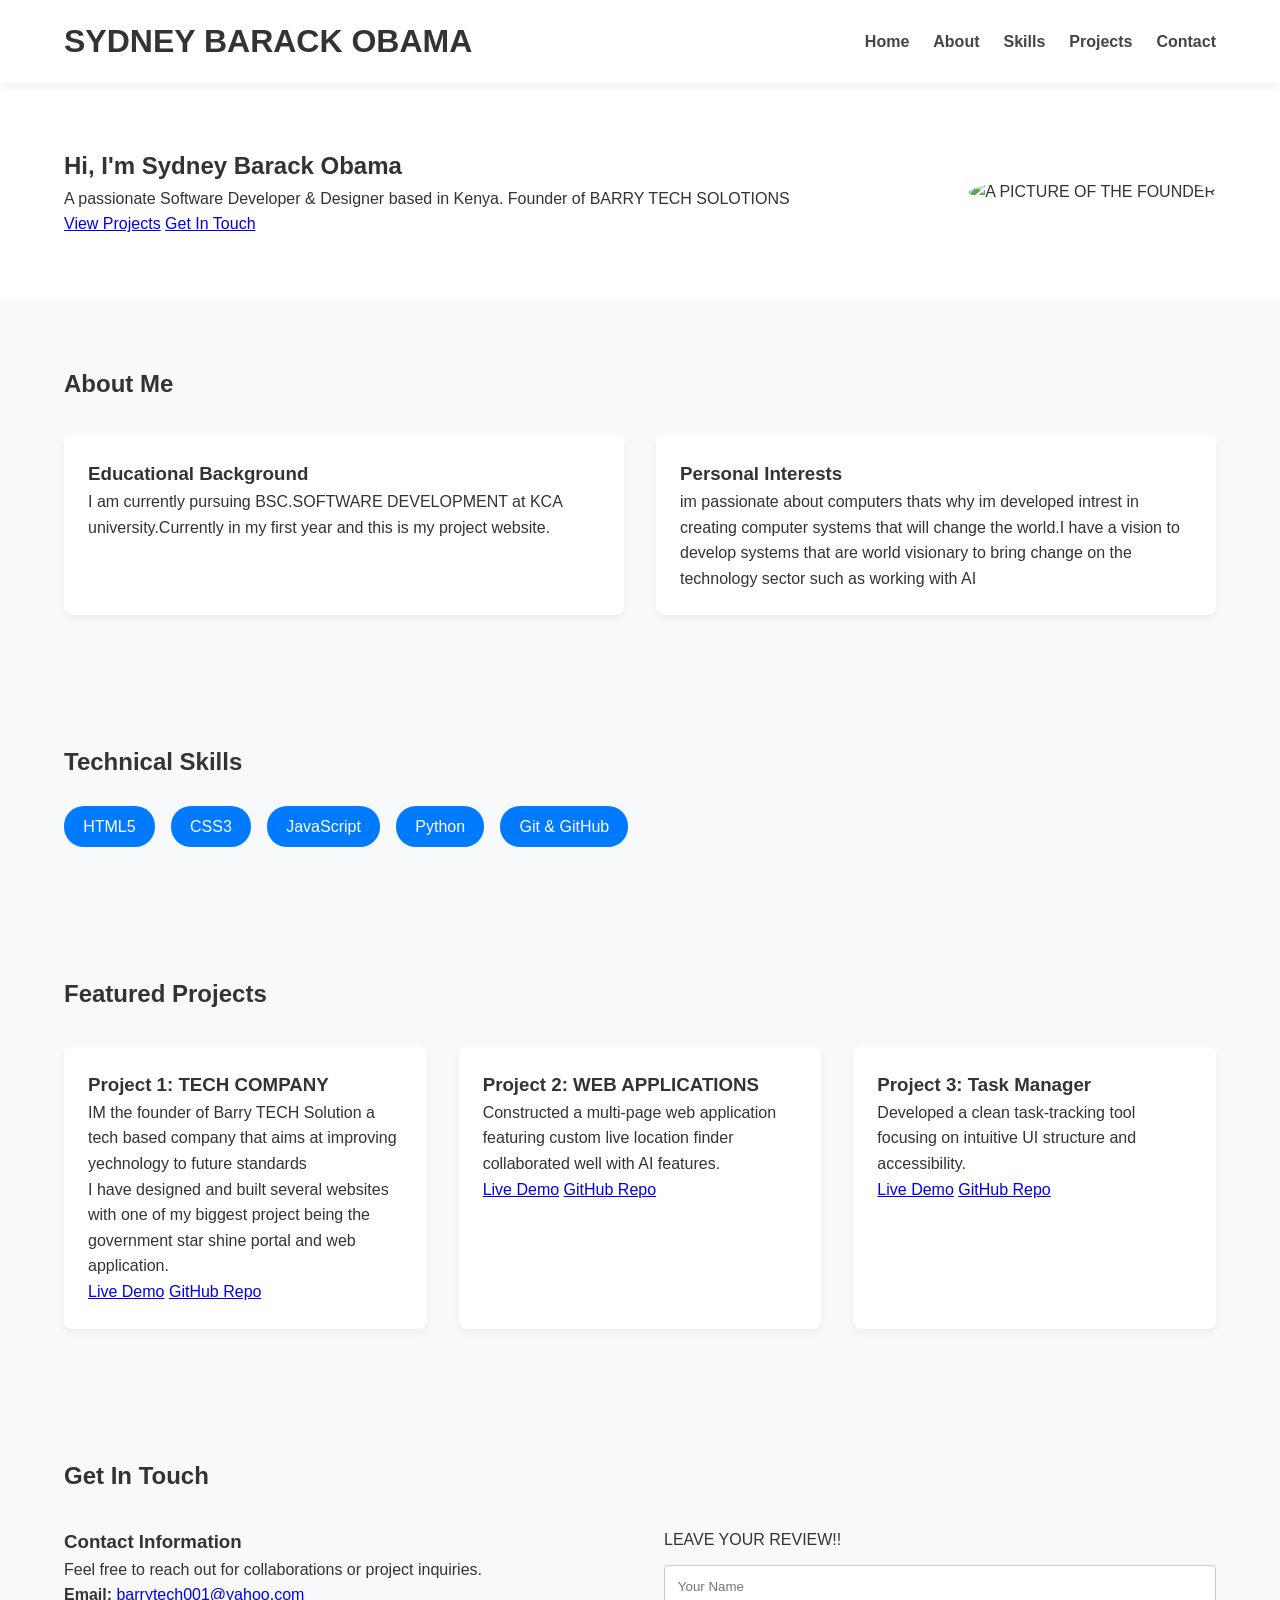
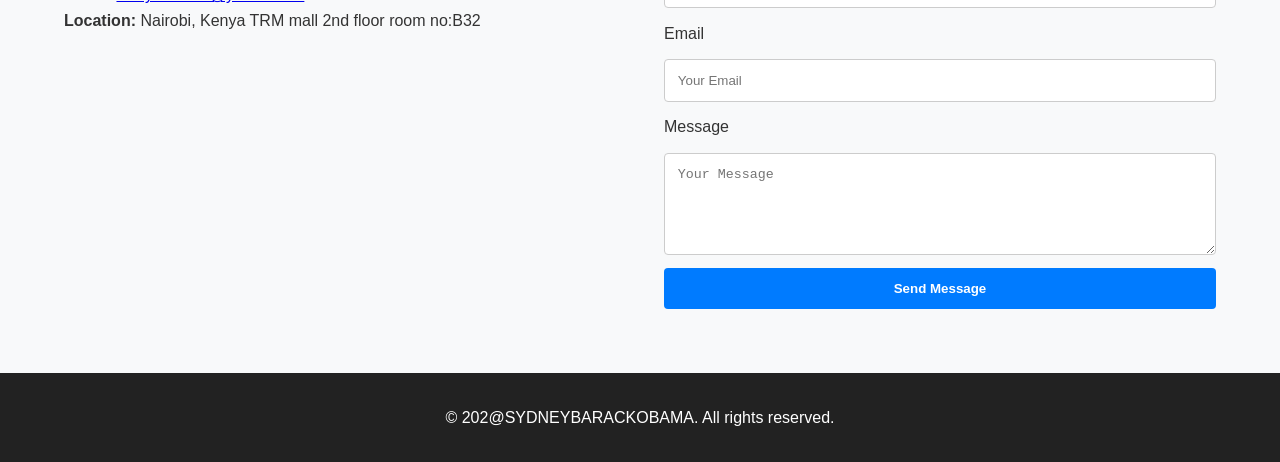
==== index.html @ 0c6c27e9 "Initial commit - Personal portfolio wesite" ====
<!DOCTYPE html>
<head>
    <meta charset="UTF-8">
    <meta name="viewport" content="width=device-width, initial-scale=1.0">
    <title>SYDNEY BARACK OBAMA - Personal Portfolio</title>
    <link rel="stylesheet" href="styles.css">
</head>
<body>

    <header>
        <div class="logo">
            <h1>SYDNEY BARACK OBAMA</h1>
        </div>
        <nav>
            <ul>
                <li><a href="#home">Home</a></li>
                <li><a href="#about">About</a></li>
                <li><a href="#skills">Skills</a></li>
                <li><a href="#projects">Projects</a></li>
                <li><a href="#contact">Contact</a></li>
            </ul>
        </nav>
    </header>

    <main>
        <!-- Hero Layout for Home Section -->
        <section id="home" class="hero-section">
            <div class="hero-content">
                <h2>Hi, I'm Sydney Barack Obama</h2>
                <p>A passionate Software Developer & Designer based in Kenya. Founder of BARRY TECH SOLOTIONS</p>
                <div class="hero-cta">
                    <a href="#projects" class="btn primary-btn">View Projects</a>
                    <a href="#contact" class="btn secondary-btn">Get In Touch</a>
                </div>
            </div>
            <div class="hero-image">
                <img src="e:\NEW PROJECT\WhatsApp Image 2026-11-10 at 5.08.42 PM.jpeg" alt="A PICTURE OF THE FOUNDER">
            </div>
        </section>

        <!-- About Me Section with Side-by-Side Layout -->
        <section id="about">
            <h2>About Me</h2>
            <div class="about-grid">
                <div class="about-card">
                    <h3>Educational Background</h3>
                    <p>I am currently pursuing BSC.SOFTWARE DEVELOPMENT at KCA university.Currently in my first year and this is my project website.</p>
                </div>
                <div class="about-card">
                    <h3>Personal Interests</h3>
                    <p>im passionate about computers thats why im developed intrest in creating computer systems that will change the world.I have a vision to develop systems that are world visionary to bring change on the technology sector such as working with AI</p>
                </div>
            </div>
        </section>

        <!-- Technical Skills Card Grid Layout -->
        <section id="skills">
            <h2>Technical Skills</h2>
            <div class="skills-grid">
                <div class="skill-badge">HTML5</div>
                <div class="skill-badge">CSS3</div>
                <div class="skill-badge">JavaScript</div>
                <div class="skill-badge">Python</div>
                <div class="skill-badge">Git & GitHub</div>
            </div>
        </section>

        <!-- 3-Column Cards Grid for Projects -->
        <section id="projects">
            <h2>Featured Projects</h2>
            <div class="projects-grid">
                
                <div class="project-card">
                    <div class="project-info">
                        <h3>Project 1: TECH COMPANY</h3>
                        <P>IM the founder of Barry TECH Solution a tech based company that aims at improving yechnology to future standards</P>
                        <p>I have designed and built several websites with one of my biggest project being the government star shine portal and web application.</p>
                        <div class="project-links">
                            <a href="#">Live Demo</a>
                            <a href="#">GitHub Repo</a>
                        </div>
                    </div>
                </div>

                <div class="project-card">
                    <div class="project-info">
                        <h3>Project 2: WEB APPLICATIONS</h3>
                        <p>Constructed a multi-page web application featuring custom live location finder collaborated well with AI features.</p>
                        <div class="project-links">
                            <a href="#">Live Demo</a>
                            <a href="#">GitHub Repo</a>
                        </div>
                    </div>
                </div>

                <div class="project-card">
                    <div class="project-info">
                        <h3>Project 3: Task Manager</h3>
                        <p>Developed a clean task-tracking tool focusing on intuitive UI structure and accessibility.</p>
                        <div class="project-links">
                            <a href="#">Live Demo</a>
                            <a href="#">GitHub Repo</a>
                        </div>
                    </div>
                </div>

            </div>
        </section>

        <!-- Split Layout Contact Section -->
        <section id="contact">
            <h2>Get In Touch</h2>
            <div class="contact-container">
                <div class="contact-info">
                    <h3>Contact Information</h3>
                    <p>Feel free to reach out for collaborations or project inquiries.</p>
                    <p><strong>Email:</strong> <a href="mailto:barrytech001@yahoo.com">barrytech001@yahoo.com</a></p>
                    <p><strong>Location:</strong> Nairobi, Kenya TRM mall 2nd floor room no:B32</p>
                </div>
                <div class="contact-form-wrapper">
                    <form action="#" method="post">
                        <label for="name"> LEAVE YOUR REVIEW!! </label>
                        <input type="text" id="name" name="name" placeholder="Your Name" required>

                        <label for="email">Email</label>
                        <input type="email" id="email" name="email" placeholder="Your Email" required>

                        <label for="message">Message</label>
                        <textarea id="message" name="message" rows="5" placeholder="Your Message" required></textarea>

                        <button type="submit">Send Message</button>
                    </form>
                </div>
            </div>
        </section>
    </main>

    <footer>
        <p>&copy; 202@SYDNEYBARACKOBAMA. All rights reserved.</p>
    </footer>

</body>
</html>
---- styles.css ----
/* style.css */

/* Reset & Base Styles */
* {
    margin: 0;
    padding: 0;
    box-sizing: border-box;
}

body {
    font-family: 'Segoe UI', Tahoma, Geneva, Verdana, sans-serif;
    line-height: 1.6;
    color: #333;
    background-color: #f8f9fa;
}

/* Header & Sticky Navigation */
header {
    display: flex;
    justify-content: space-between;
    align-items: center;
    padding: 1rem 5%;
    background: #ffffff;
    box-shadow: 0 2px 10px rgba(0, 0, 0, 0.08);
    position: sticky;
    top: 0;
    z-index: 1000;
}

nav ul {
    display: flex;
    list-style: none;
    gap: 1.5rem;
}

nav a {
    text-decoration: none;
    color: #444;
    font-weight: 600;
}

/* Hero Section Layout */
.hero-section {
    display: flex;
    align-items: center;
    justify-content: space-between;
    padding: 4rem 5%;
    gap: 2rem;
    background: #ffffff;
}

.hero-content {
    flex: 1;
}

.hero-image img {
    width: 280px;
    height: 280px;
    border-radius: 50%;
    object-fit: cover;
}

/* Grids for About, Skills & Projects */
section {
    padding: 4rem 5%;
}

.about-grid, .projects-grid {
    display: grid;
    grid-template-columns: repeat(auto-fit, minmax(280px, 1fr));
    gap: 2rem;
    margin-top: 2rem;
}

.skills-grid {
    display: flex;
    flex-wrap: wrap;
    gap: 1rem;
    margin-top: 1.5rem;
}

.skill-badge {
    background: #007bff;
    color: #fff;
    padding: 0.5rem 1.2rem;
    border-radius: 20px;
    font-weight: 500;
}

/* Cards Styling */
.about-card, .project-card {
    background: #ffffff;
    padding: 1.5rem;
    border-radius: 8px;
    box-shadow: 0 4px 6px rgba(0, 0, 0, 0.05);
}

/* Contact Layout Split */
.contact-container {
    display: grid;
    grid-template-columns: 1fr 1fr;
    gap: 3rem;
    margin-top: 2rem;
}

form {
    display: flex;
    flex-direction: column;
    gap: 0.8rem;
}

input, textarea, button {
    padding: 0.8rem;
    border: 1px solid #ccc;
    border-radius: 4px;
}
/* Navigation Link Hover Effect */
nav a {
    position: relative;
    transition: color 0.3s ease;
}

nav a:hover {
    color: #007bff; /* Changes link color on hover */
}

/* Button Hover Effects */
.btn, button[type="submit"] {
    transition: background-color 0.3s ease, transform 0.2s ease;
}

.btn:hover, button[type="submit"]:hover {
    background-color: #0056b3; /* Darker blue on hover */
    transform: translateY(-2px); /* Slight lift effect */
}

/* Skill Badge Hover Effect */
.skill-badge {
    transition: background-color 0.3s ease, transform 0.2s ease;
}

.skill-badge:hover {
    background-color: #0056b3;
    transform: scale(1.05);
}
/* Responsive adjustments for mobile devices */
@media (max-width: 768px) {
    /* Stack header and navigation vertically on small screens */
    header {
        flex-direction: column;
        gap: 1rem;
        padding: 1rem;
    }

    nav ul {
        gap: 1rem;
        flex-wrap: wrap;
        justify-content: center;
    }

    /* Stack hero section contents */
    .hero-section {
        flex-direction: column-reverse;
        text-align: center;
        padding: 2rem 1rem;
    }

    .hero-image img {
        width: 200px;
        height: 200px;
    }

    /* Convert split contact layout to a single column */
    .contact-container {
        grid-template-columns: 1fr;
        gap: 2rem;
    }
}
button {
    background: #007bff;
    color: white;
    border: none;
    cursor: pointer;
    font-weight: bold;
}

footer {
    text-align: center;
    padding: 2rem;
    background: #222;
    color: #fff;
}
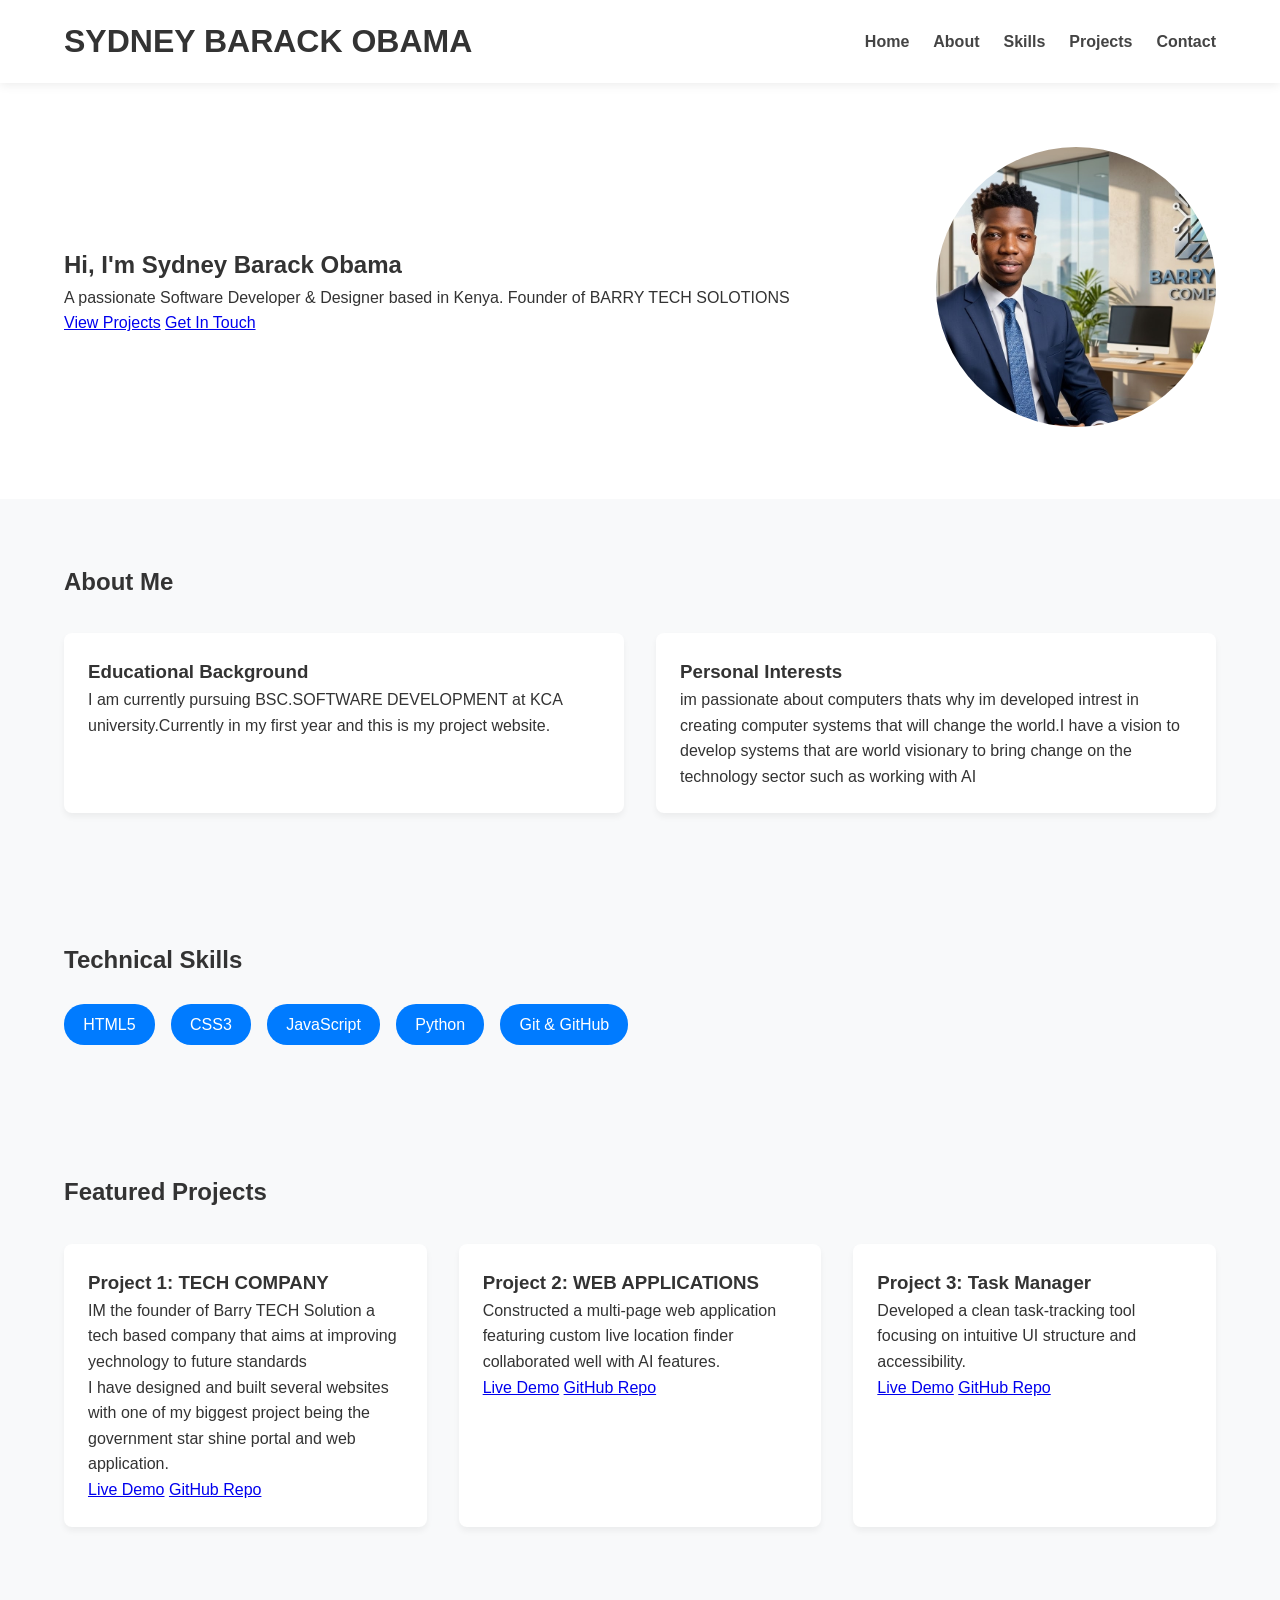
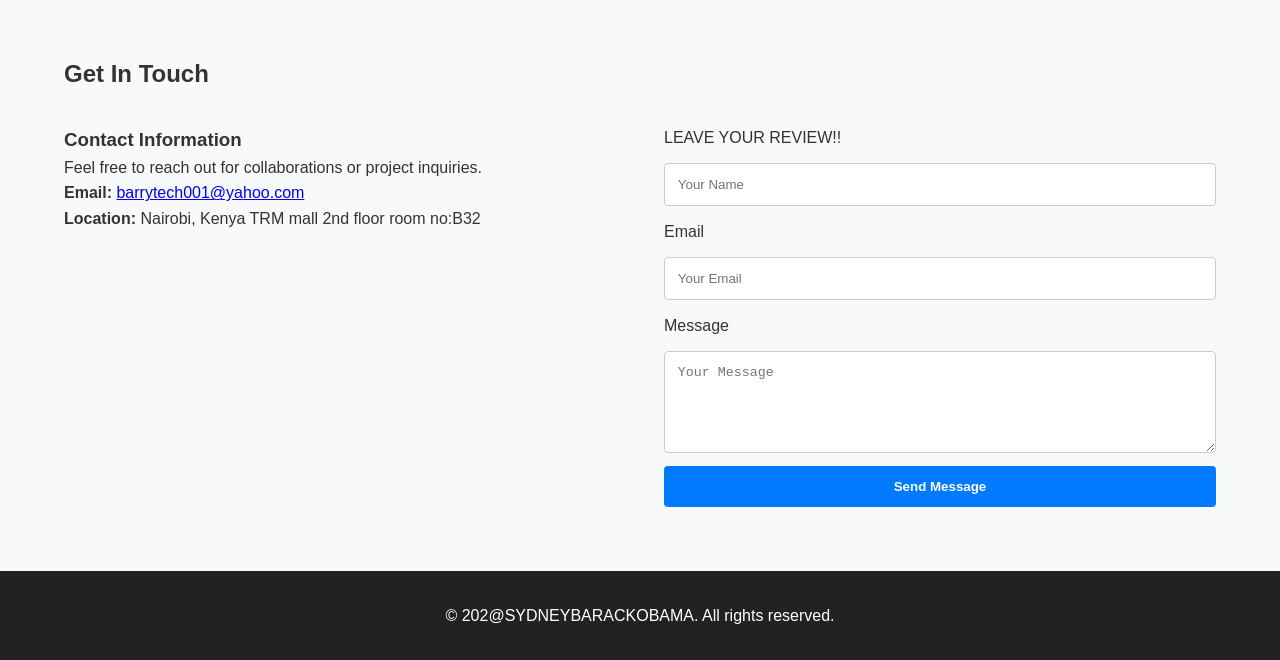
==== commit 0ab2919e: "Update index.html" ====
--- a/index.html
+++ b/index.html
@@ -34,7 +34,7 @@
                 </div>
             </div>
             <div class="hero-image">
-                <img src="e:\NEW PROJECT\WhatsApp Image 2026-11-10 at 5.08.42 PM.jpeg" alt="A PICTURE OF THE FOUNDER">
+                <img src="profile.jpeg" alt="A PICTURE OF THE FOUNDER">
             </div>
         </section>
 
@@ -140,4 +140,4 @@
     </footer>
 
 </body>
-</html>+</html>
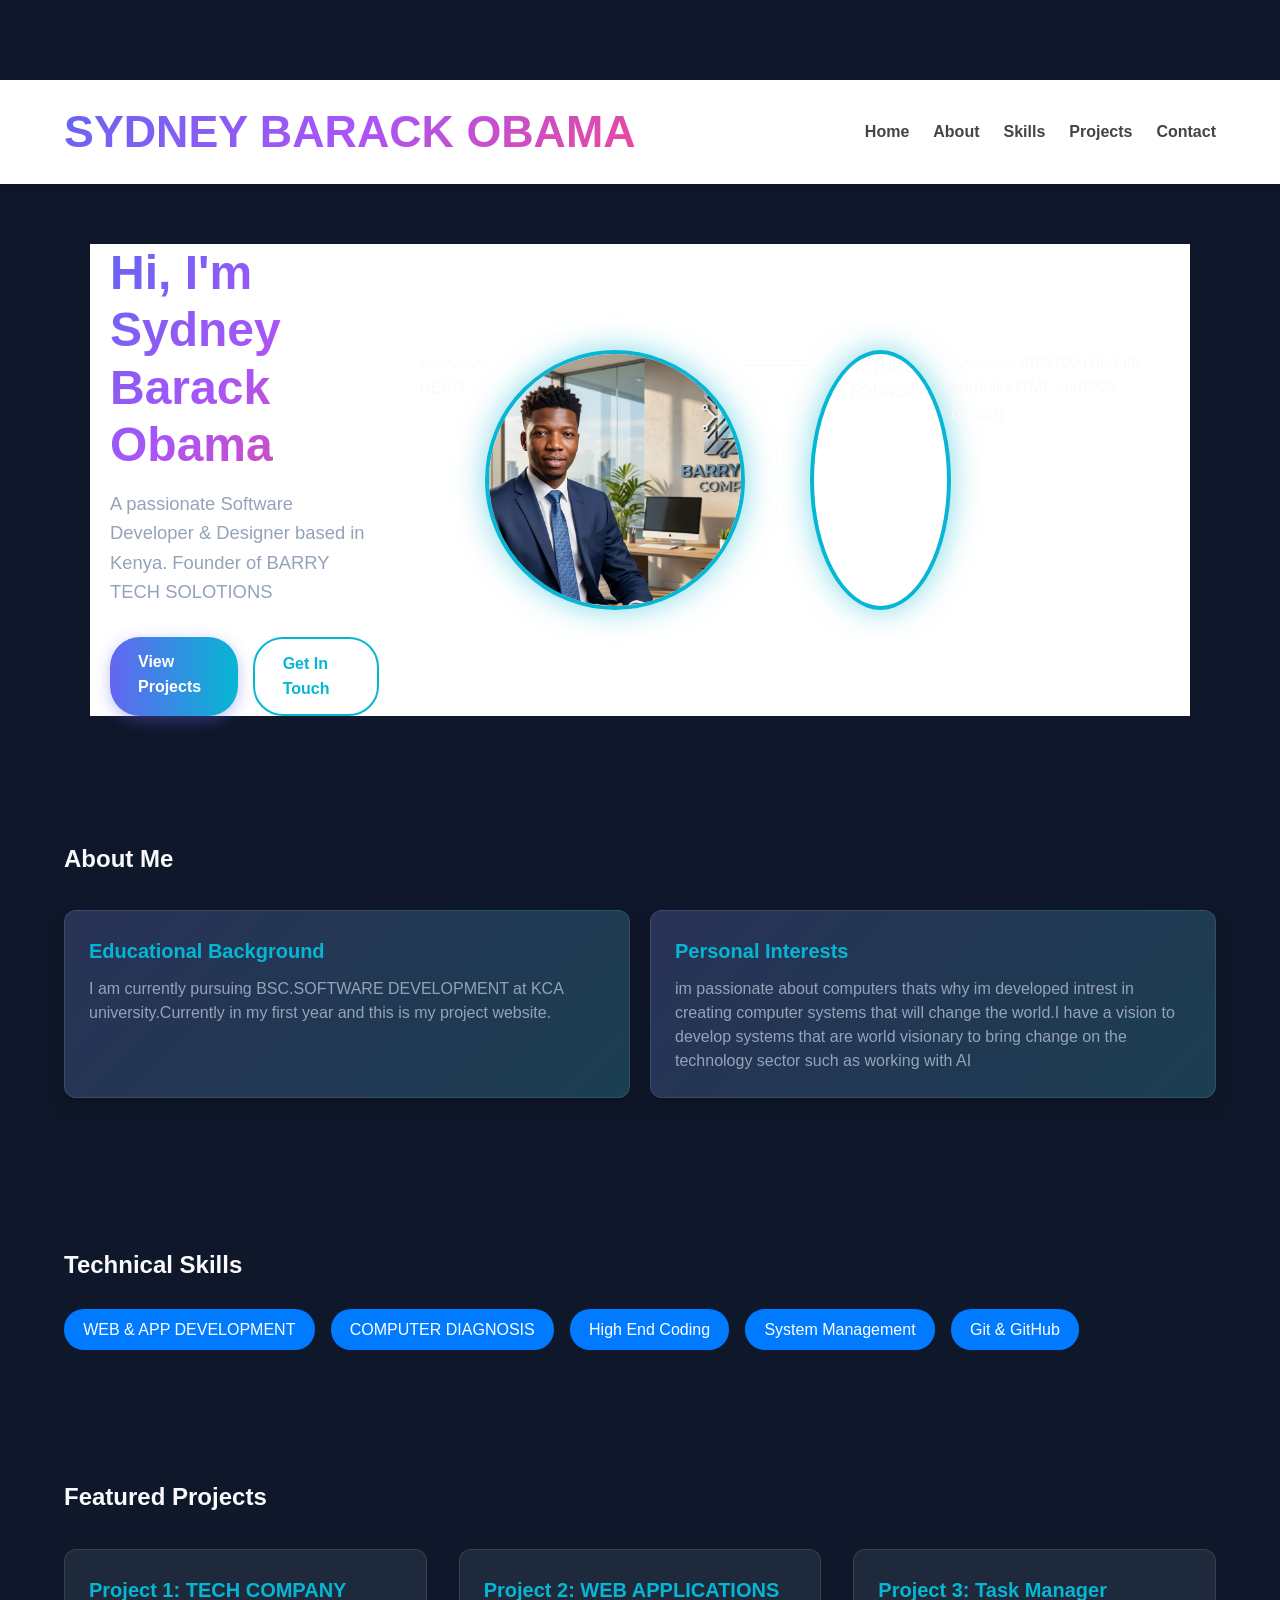
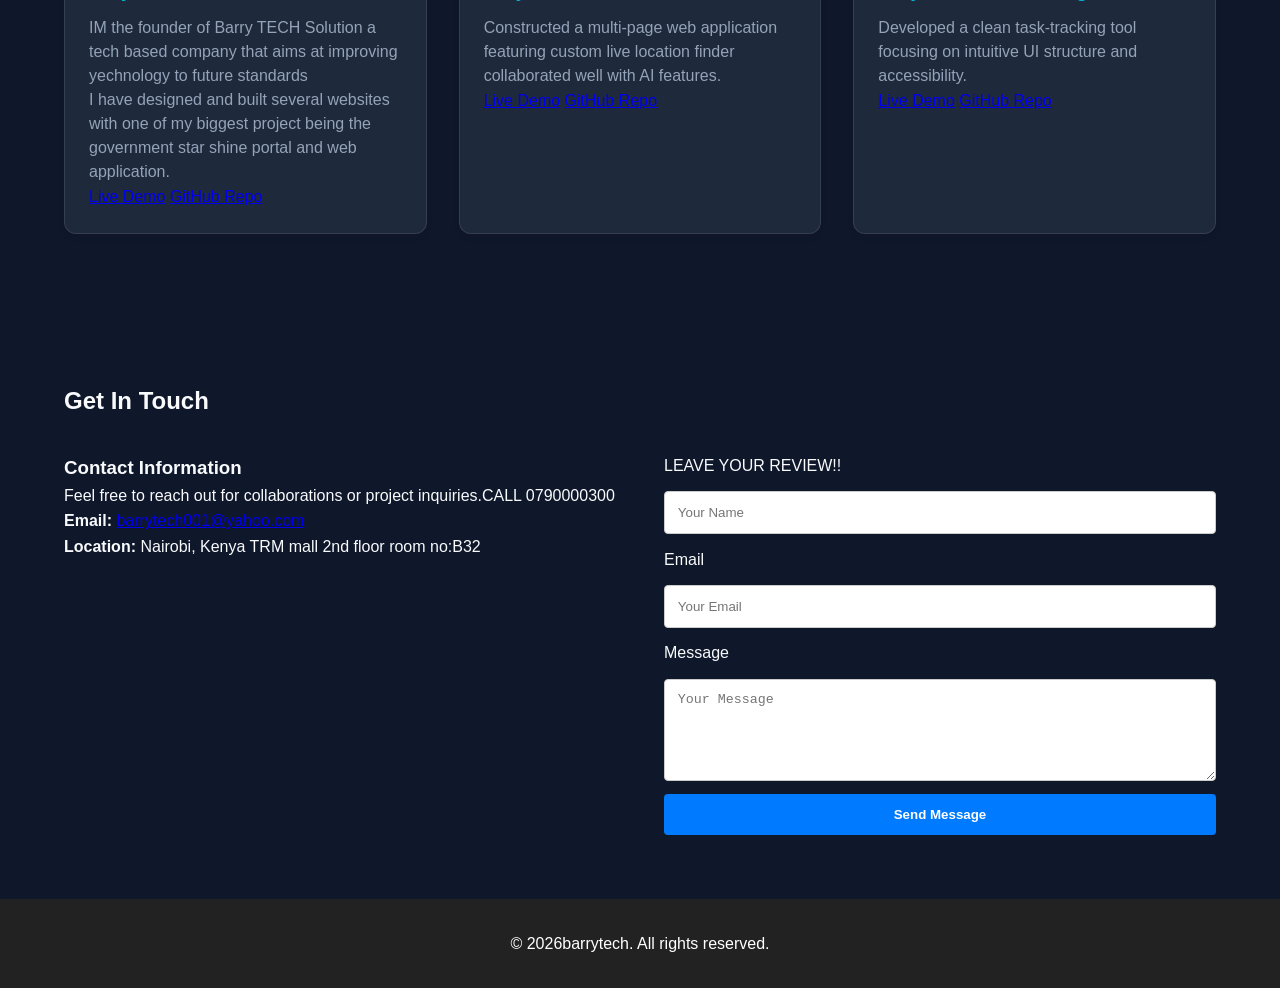
==== commit 14c7a0d3: "Resolve merge conflicts and update portfolio" ====
--- a/index.html
+++ b/index.html
@@ -34,7 +34,11 @@
                 </div>
             </div>
             <div class="hero-image">
+<<<<<<< HEAD
                 <img src="profile.jpeg" alt="A PICTURE OF THE FOUNDER">
+=======
+                <img src="profile.jpeg``" alt="A PICTURE OF THE FOUNDER">
+>>>>>>> 4f96790 (Update portfolioHTML andCSS design)
             </div>
         </section>
 
@@ -57,10 +61,10 @@
         <section id="skills">
             <h2>Technical Skills</h2>
             <div class="skills-grid">
-                <div class="skill-badge">HTML5</div>
-                <div class="skill-badge">CSS3</div>
-                <div class="skill-badge">JavaScript</div>
-                <div class="skill-badge">Python</div>
+                <div class="skill-badge">WEB & APP DEVELOPMENT</div>
+                <div class="skill-badge">COMPUTER DIAGNOSIS</div>
+                <div class="skill-badge">High End Coding</div>
+                <div class="skill-badge">System Management</div>
                 <div class="skill-badge">Git & GitHub</div>
             </div>
         </section>
@@ -113,7 +117,8 @@
             <div class="contact-container">
                 <div class="contact-info">
                     <h3>Contact Information</h3>
-                    <p>Feel free to reach out for collaborations or project inquiries.</p>
+                    <p>Feel free to reach out for collaborations or project inquiries.CALL 0790000300</p>
+
                     <p><strong>Email:</strong> <a href="mailto:barrytech001@yahoo.com">barrytech001@yahoo.com</a></p>
                     <p><strong>Location:</strong> Nairobi, Kenya TRM mall 2nd floor room no:B32</p>
                 </div>
@@ -136,7 +141,7 @@
     </main>
 
     <footer>
-        <p>&copy; 202@SYDNEYBARACKOBAMA. All rights reserved.</p>
+        <p>&copy; 2026barrytech. All rights reserved.</p>
     </footer>
 
 </body>
--- a/styles.css
+++ b/styles.css
@@ -189,4 +189,288 @@
     padding: 2rem;
     background: #222;
     color: #fff;
-}+}
+/* ==========================================================================
+   Global Variables & Color Palette
+   ========================================================================== */
+:root {
+    --bg-dark: #0f172a;          /* Deep slate background */
+    --bg-card: #1e293b;          /* Lighter card container background */
+    --bg-card-hover: #334155;    /* Hover state for cards */
+    --primary: #6366f1;          /* Vibrant Indigo */
+    --accent: #06b6d4;           /* Neon Cyan */
+    --pink-accent: #ec4899;      /* Bright Pink */
+    --text-main: #f8fafc;        /* White text for headings */
+    --text-muted: #94a3b8;       /* Muted gray for body copy */
+    
+    /* Dynamic Gradients */
+    --gradient-hero: linear-gradient(135deg, #6366f1 0%, #a855f7 50%, #ec4899 100%);
+    --gradient-btn: linear-gradient(90deg, #6366f1, #06b6d4);
+    --gradient-glow: linear-gradient(135deg, rgba(99, 102, 241, 0.15), rgba(6, 182, 212, 0.15));
+}
+
+/* ==========================================================================
+   Reset & Base Styles
+   ========================================================================== */
+* {
+    margin: 0;
+    padding: 0;
+    box-sizing: border-box;
+}
+
+html {
+    scroll-behavior: smooth;
+}
+
+body {
+    background-color: var(--bg-dark);
+    color: var(--text-main);
+    font-family: 'Segoe UI', Tahoma, Geneva, Verdana, sans-serif;
+    line-height: 1.6;
+    padding-top: 80px;
+}
+
+/* ==========================================================================
+   Header & Navigation
+   ========================================================================== */
+.header {
+    position: fixed;
+    top: 0;
+    left: 0;
+    width: 100%;
+    background-color: rgba(15, 23, 42, 0.9);
+    backdrop-filter: blur(10px);
+    border-bottom: 1px solid rgba(255, 255, 255, 0.1);
+    z-index: 1000;
+}
+
+.nav-container {
+    max-width: 1100px;
+    margin: 0 auto;
+    display: flex;
+    justify-content: space-between;
+    align-items: center;
+    padding: 18px 20px;
+}
+
+.logo {
+    font-size: 1.4rem;
+    font-weight: 800;
+    background: var(--gradient-hero);
+    -webkit-background-clip: text;
+    -webkit-text-fill-color: transparent;
+    text-decoration: none;
+}
+
+.nav-links {
+    display: flex;
+    list-style: none;
+    gap: 25px;
+}
+
+.nav-links a {
+    color: var(--text-muted);
+    text-decoration: none;
+    font-weight: 600;
+    transition: color 0.3s ease;
+}
+
+.nav-links a:hover {
+    color: var(--accent);
+}
+
+/* ==========================================================================
+   Hero Section
+   ========================================================================== */
+.hero-section {
+    max-width: 1100px;
+    margin: 60px auto;
+    padding: 0 20px;
+    display: flex;
+    align-items: center;
+    justify-content: space-between;
+    gap: 40px;
+}
+
+.hero-content {
+    flex: 1;
+}
+
+.hero-content h2 {
+    font-size: 3rem;
+    font-weight: 800;
+    background: var(--gradient-hero);
+    -webkit-background-clip: text;
+    -webkit-text-fill-color: transparent;
+    margin-bottom: 15px;
+    line-height: 1.2;
+}
+
+.hero-content p {
+    color: var(--text-muted);
+    font-size: 1.15rem;
+    margin-bottom: 30px;
+}
+
+.hero-cta {
+    display: flex;
+    gap: 15px;
+}
+
+/* Buttons */
+.btn {
+    display: inline-block;
+    padding: 12px 28px;
+    border-radius: 30px;
+    font-weight: 600;
+    text-decoration: none;
+    transition: all 0.3s ease;
+    cursor: pointer;
+}
+
+.primary-btn {
+    background: var(--gradient-btn);
+    color: #ffffff;
+    box-shadow: 0 4px 15px rgba(99, 102, 241, 0.4);
+}
+
+.primary-btn:hover {
+    transform: translateY(-3px);
+    box-shadow: 0 6px 20px rgba(6, 182, 212, 0.6);
+}
+
+.secondary-btn {
+    background: transparent;
+    color: var(--accent);
+    border: 2px solid var(--accent);
+}
+
+.secondary-btn:hover {
+    background: rgba(6, 182, 212, 0.1);
+    color: #ffffff;
+    transform: translateY(-3px);
+}
+
+/* Hero Image & Glow Effect */
+.hero-image {
+    flex: 1;
+    display: flex;
+    justify-content: center;
+}
+
+.hero-image img {
+    width: 260px;
+    height: 260px;
+    object-fit: cover;
+    border-radius: 50%;
+    border: 4px solid var(--accent);
+    box-shadow: 0 0 30px rgba(6, 182, 212, 0.5);
+    transition: transform 0.3s ease, box-shadow 0.3s ease;
+}
+
+.hero-image img:hover {
+    transform: scale(1.05);
+    box-shadow: 0 0 40px rgba(99, 102, 241, 0.7);
+}
+
+/* ==========================================================================
+   About Section & Cards
+   ========================================================================== */
+.about-section {
+    max-width: 1100px;
+    margin: 80px auto;
+    padding: 0 20px;
+}
+
+.section-title {
+    font-size: 2rem;
+    color: var(--text-main);
+    margin-bottom: 30px;
+    position: relative;
+    display: inline-block;
+}
+
+.section-title::after {
+    content: '';
+    position: absolute;
+    bottom: -8px;
+    left: 0;
+    width: 50px;
+    height: 4px;
+    background: var(--gradient-btn);
+    border-radius: 2px;
+}
+
+.about-grid {
+    display: grid;
+    grid-template-columns: repeat(auto-fit, minmax(300px, 1fr));
+    gap: 20px;
+}
+
+.about-card {
+    background-color: var(--bg-card);
+    background-image: var(--gradient-glow);
+    border: 1px solid rgba(255, 255, 255, 0.08);
+    border-left: 4px solid var(--primary);
+    border-radius: 12px;
+    padding: 25px;
+    box-shadow: 0 10px 20px rgba(0, 0, 0, 0.2);
+    transition: all 0.3s ease;
+}
+
+.about-card:hover {
+    transform: translateY(-5px);
+    border-left-color: var(--accent);
+    background-color: var(--bg-card-hover);
+}
+
+.about-card h3 {
+    color: var(--accent);
+    margin-bottom: 10px;
+}
+
+.about-card p {
+    color: var(--text-muted);
+}
+
+/* ==========================================================================
+   Responsive Mobile Adjustments
+   ========================================================================== */
+@media (max-width: 768px) {
+    .hero-section {
+        flex-direction: column-reverse;
+        text-align: center;
+        margin: 30px auto;
+    }
+    
+    .hero-cta {
+        justify-content: center;
+    }
+
+    .hero-image img {
+        width: 200px;
+        height: 200px;
+    }
+}
+/* Ensure the project card container is styled properly */
+.project-card, .about-card {
+    background-color: #1e293b; /* Solid dark card background */
+    border: 1px solid rgba(255, 255, 255, 0.1);
+    border-radius: 12px;
+    padding: 24px;
+    margin-bottom: 20px;
+}
+
+/* Force project titles to be bright white or accent color */
+.project-card h3, .about-card h3 {
+    color: #06b6d4; /* Bright cyan accent */
+    font-size: 1.25rem;
+    margin-bottom: 10px;
+}
+
+/* Force project description text to be visible gray/white */
+.project-card p, .about-card p {
+    color: #94a3b8; /* Light muted gray text */
+    font-size: 1rem;
+    line-height: 1.5;
+} 
